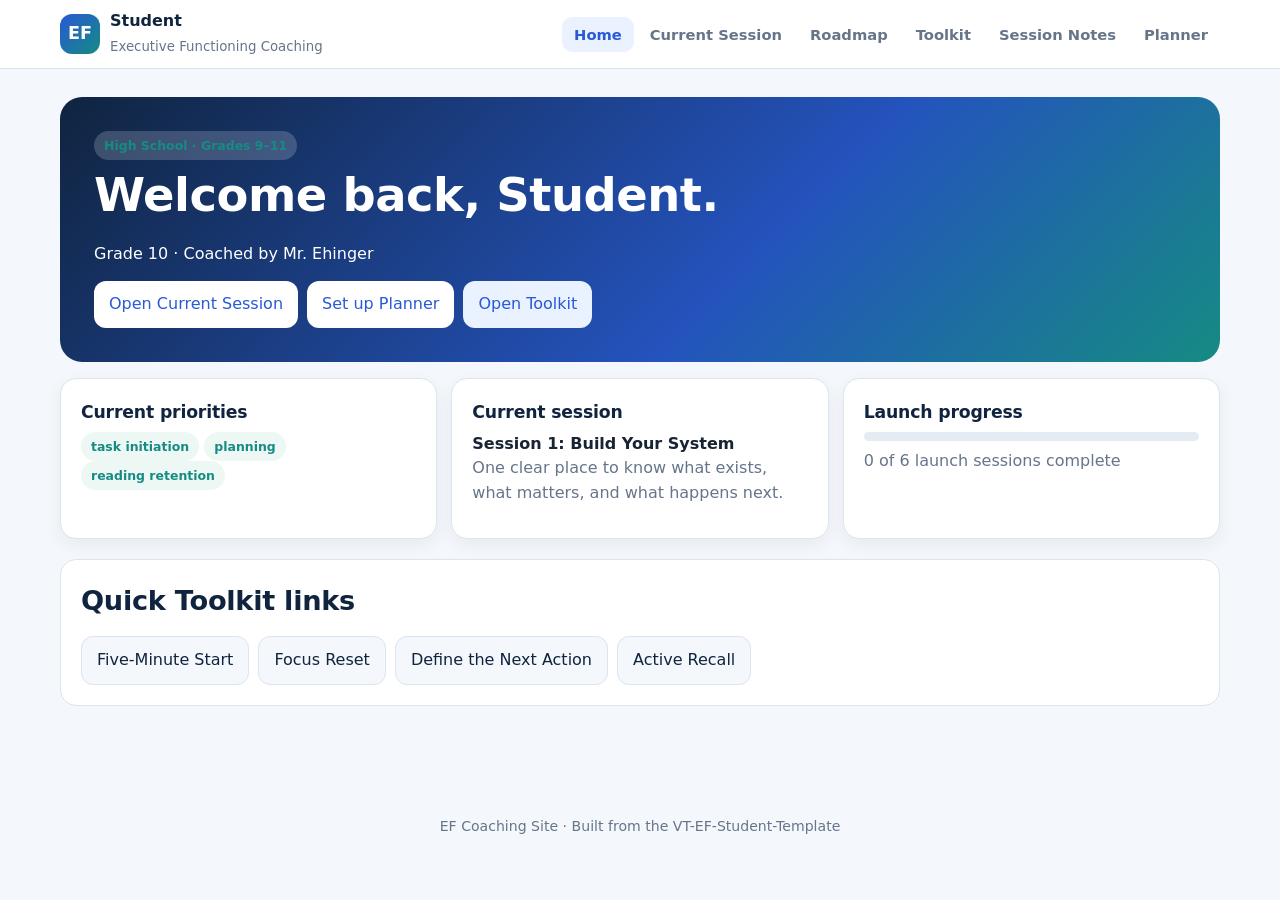
==== index.html @ 82a24fba "Initial commit" ====
<!doctype html>
<html lang="en">
<head>
<meta charset="utf-8">
<meta name="viewport" content="width=device-width,initial-scale=1">
<meta name="description" content="Executive functioning coaching site — personalized via student-config.js.">
<title>EF Coaching Site</title>
<link rel="stylesheet" href="styles.css">
</head>
<body>

<header class="site-header">
  <div class="wrap bar">
    <div class="brand">
      <div class="mark">EF</div>
      <div class="brand-text"><b id="brandName">Student</b><small>Executive Functioning Coaching</small></div>
    </div>
    <nav class="tabs">
      <button class="active" data-tab="home">Home</button>
      <button data-tab="current-session">Current Session</button>
      <button data-tab="roadmap">Roadmap</button>
      <button data-tab="toolkit">Toolkit</button>
      <button data-tab="notes">Session Notes</button>
      <button data-tab="planner">Planner</button>
    </nav>
  </div>
</header>

<main class="wrap">
  <section id="home" class="tab-panel active"><div id="home-content"></div></section>
  <section id="current-session" class="tab-panel"><div id="current-session-content"></div></section>
  <section id="roadmap" class="tab-panel"><div id="roadmap-content"></div></section>
  <section id="toolkit" class="tab-panel"><div id="toolkit-content"></div></section>
  <section id="notes" class="tab-panel"><div id="notes-content"></div></section>
  <section id="planner" class="tab-panel"><div id="planner-content"></div></section>
</main>

<footer class="site-footer wrap">EF Coaching Site · Built from the VT-EF-Student-Template</footer>

<script src="student-config.js?v=1"></script>
<script src="content.js?v=1"></script>
<script>
  document.title = (window.STUDENT_CONFIG ? STUDENT_CONFIG.name + "'s EF Coaching Site" : "EF Coaching Site");
  document.addEventListener("DOMContentLoaded", () => {
    const el = document.getElementById("brandName");
    if (el && window.STUDENT_CONFIG) el.textContent = STUDENT_CONFIG.name + "'s EF Site";
  });
</script>
<script src="app.js?v=1"></script>
</body>
</html>
---- styles.css ----
/* ==========================================================================
   VT-EF-Student-Template — single visual system used at all three levels.
   Level differentiation changes wording/scaffolding, not this stylesheet.
   ========================================================================== */

:root {
  --navy: #10243f;
  --blue: #2859d6;
  --teal: #168b83;
  --bg: #f4f7fb;
  --text: #182333;
  --muted: #66758a;
  --line: #dce4ef;
  --green-soft: #edf8f5;
  --amber-soft: #fff7e6;
  --purple-soft: #f3efff;
  --red-soft: #fff0f0;
  --radius: 16px;
}

* { box-sizing: border-box; }

body {
  margin: 0;
  font-family: -apple-system, BlinkMacSystemFont, "Segoe UI", Inter, system-ui, sans-serif;
  background: var(--bg);
  color: var(--text);
  line-height: 1.55;
}

.wrap { width: min(1160px, calc(100% - 28px)); margin: 0 auto; }

a { color: var(--blue); }

h1, h2, h3 { color: var(--navy); letter-spacing: -0.01em; }
h1 { font-size: clamp(1.9rem, 4.5vw, 2.9rem); margin: 0 0 10px; }
h2 { font-size: clamp(1.3rem, 3vw, 1.7rem); margin: 0 0 8px; }
h3 { font-size: 1.08rem; margin: 0 0 6px; }

p { margin: 0 0 12px; }
.muted { color: var(--muted); }
.lead { color: var(--muted); max-width: 760px; }

/* ---------- header / nav ---------- */
header.site-header {
  position: sticky;
  top: 0;
  z-index: 20;
  background: rgba(255, 255, 255, 0.96);
  border-bottom: 1px solid var(--line);
  backdrop-filter: blur(8px);
}
.bar { min-height: 68px; display: flex; align-items: center; justify-content: space-between; gap: 14px; flex-wrap: wrap; padding: 8px 0; }
.brand { display: flex; gap: 10px; align-items: center; }
.brand .mark {
  width: 40px; height: 40px; border-radius: 12px; display: grid; place-items: center;
  color: #fff; font-weight: 900; font-size: 1.1rem;
  background: linear-gradient(135deg, var(--blue), var(--teal));
  flex-shrink: 0;
}
.brand-text b { display: block; color: var(--navy); font-size: 1rem; }
.brand-text small { color: var(--muted); }

nav.tabs { display: flex; gap: 4px; flex-wrap: wrap; }
nav.tabs button {
  border: 0; background: transparent; color: var(--muted);
  border-radius: 10px; padding: 9px 12px; font-weight: 700; font-size: 0.92rem;
  cursor: pointer; font-family: inherit;
}
nav.tabs button.active, nav.tabs button:hover { background: #eaf1ff; color: var(--blue); }

/* ---------- layout ---------- */
main { padding: 28px 0 70px; }
.tab-panel { display: none; }
.tab-panel.active { display: block; }

.hero {
  padding: 34px; border-radius: 22px; color: #fff;
  background: linear-gradient(135deg, var(--navy), #2453bd 60%, var(--teal));
}
.hero h1, .hero p { color: #fff; }
.hero .tag { background: rgba(255,255,255,.18); }

.grid { display: grid; gap: 14px; }
.g2 { grid-template-columns: repeat(2, 1fr); }
.g3 { grid-template-columns: repeat(3, 1fr); }

.card {
  background: #fff; border: 1px solid var(--line); border-radius: var(--radius);
  padding: 20px; box-shadow: 0 6px 18px rgba(16, 36, 63, 0.06);
}

.tag {
  display: inline-block; padding: 5px 10px; border-radius: 999px;
  font-weight: 800; font-size: 0.78rem; background: var(--green-soft); color: var(--teal);
}
.status { display: inline-block; padding: 4px 9px; border-radius: 999px; font-weight: 800; font-size: 0.76rem; }
.status.current { background: #eaf1ff; color: var(--blue); }
.status.complete { background: var(--green-soft); color: #11645d; }
.status.later { background: #f0f3f7; color: #667085; }

.actions { display: flex; gap: 9px; flex-wrap: wrap; margin-top: 14px; }
.btn {
  border: 0; border-radius: 12px; padding: 11px 15px; font-weight: 800;
  cursor: pointer; font: inherit; text-decoration: none; display: inline-flex;
  align-items: center; gap: 6px;
}
.btn.blue { background: var(--blue); color: #fff; }
.btn.teal { background: var(--teal); color: #fff; }
.btn.soft { background: #eaf1ff; color: var(--blue); }
.btn.white { background: #fff; color: var(--blue); }
.btn.ghost { background: var(--bg); color: var(--navy); border: 1px solid var(--line); }
.btn[disabled] { opacity: .55; cursor: not-allowed; }

.callout {
  background: var(--green-soft); border-left: 5px solid var(--teal);
  padding: 13px 16px; border-radius: 12px; margin: 14px 0;
}
.callout.warning { background: var(--amber-soft); border-left-color: #d97706; }
.callout.purple { background: var(--purple-soft); border-left-color: #6b46c1; }

.progress { height: 9px; background: #e5ebf3; border-radius: 999px; overflow: hidden; }
.progress > div { height: 100%; background: linear-gradient(90deg, var(--blue), var(--teal)); }

/* ---------- forms ---------- */
label { display: block; font-weight: 800; color: var(--navy); margin: 12px 0 6px; font-size: 0.94rem; }
input[type="text"], textarea, select {
  width: 100%; padding: 10px 12px; border: 1px solid #ccd7e5; border-radius: 10px;
  background: #fff; font: inherit; color: var(--text);
}
textarea { min-height: 78px; resize: vertical; }
.save-note { font-size: 0.85rem; color: var(--muted); }

/* ---------- session step ---------- */
.step {
  background: #fff; border: 1px solid var(--line); border-radius: var(--radius);
  padding: 20px; margin: 14px 0;
}
.step .time-badge { font-size: 0.8rem; color: var(--muted); font-weight: 700; }
.prompt-list { display: grid; gap: 10px; margin-top: 10px; }

/* ---------- tutor guide (collapsible) ---------- */
details.tutor-guide {
  margin-top: 14px; border: 1px dashed #b7c3d6; border-radius: 12px;
  background: #fbfcfe; padding: 4px 14px;
}
details.tutor-guide summary {
  cursor: pointer; font-weight: 800; color: var(--navy); padding: 10px 0;
  list-style: none;
}
details.tutor-guide summary::-webkit-details-marker { display: none; }
details.tutor-guide summary::before { content: "👤 "; }
details.tutor-guide .tg-row { padding: 8px 0; border-top: 1px solid var(--line); }
details.tutor-guide .tg-row:first-of-type { border-top: 0; }
details.tutor-guide .tg-label { font-weight: 800; color: var(--teal); font-size: 0.82rem; text-transform: uppercase; letter-spacing: 0.03em; }

/* ---------- roadmap ---------- */
.session-row {
  display: grid; grid-template-columns: 90px 1fr auto; gap: 14px; align-items: center;
  padding: 14px 0; border-top: 1px solid #edf0f5;
}
.session-row:first-of-type { border-top: 0; }

/* ---------- toolkit ---------- */
.toolkit-group { margin: 22px 0; }
.toolkit-group h2 { border-bottom: 2px solid var(--line); padding-bottom: 8px; }
.tool-card { border-left: 5px solid var(--teal); }
.tool-card ol { margin: 8px 0 0; padding-left: 20px; }
.tool-card li { margin: 4px 0; }
.tool-workspace { margin-top: 12px; padding-top: 12px; border-top: 1px dashed var(--line); }
.timer-display { font-size: 2.1rem; font-weight: 800; text-align: center; margin: 8px 0; color: var(--navy); }

/* ---------- active recall widget ---------- */
.recall-box { background: var(--bg); border: 1px solid var(--line); border-radius: 12px; padding: 14px; margin-top: 10px; }
.recall-answer { white-space: pre-wrap; }

/* ---------- footer ---------- */
footer.site-footer { padding: 26px 0; text-align: center; color: var(--muted); font-size: 0.88rem; }

/* ---------- badges for level ---------- */
.level-badge {
  display: inline-block; padding: 4px 10px; border-radius: 999px;
  background: var(--purple-soft); color: #5a43c5; font-weight: 800; font-size: 0.78rem;
}

/* ---------- responsive ---------- */
@media (max-width: 900px) {
  .bar { flex-direction: column; align-items: flex-start; }
  nav.tabs { overflow-x: auto; flex-wrap: nowrap; width: 100%; padding-bottom: 4px; }
  nav.tabs button { white-space: nowrap; }
  .g2, .g3 { grid-template-columns: 1fr; }
  .session-row { grid-template-columns: 1fr; }
}

@media print {
  header.site-header, .actions, footer.site-footer { display: none !important; }
  .tab-panel { display: block !important; }
}
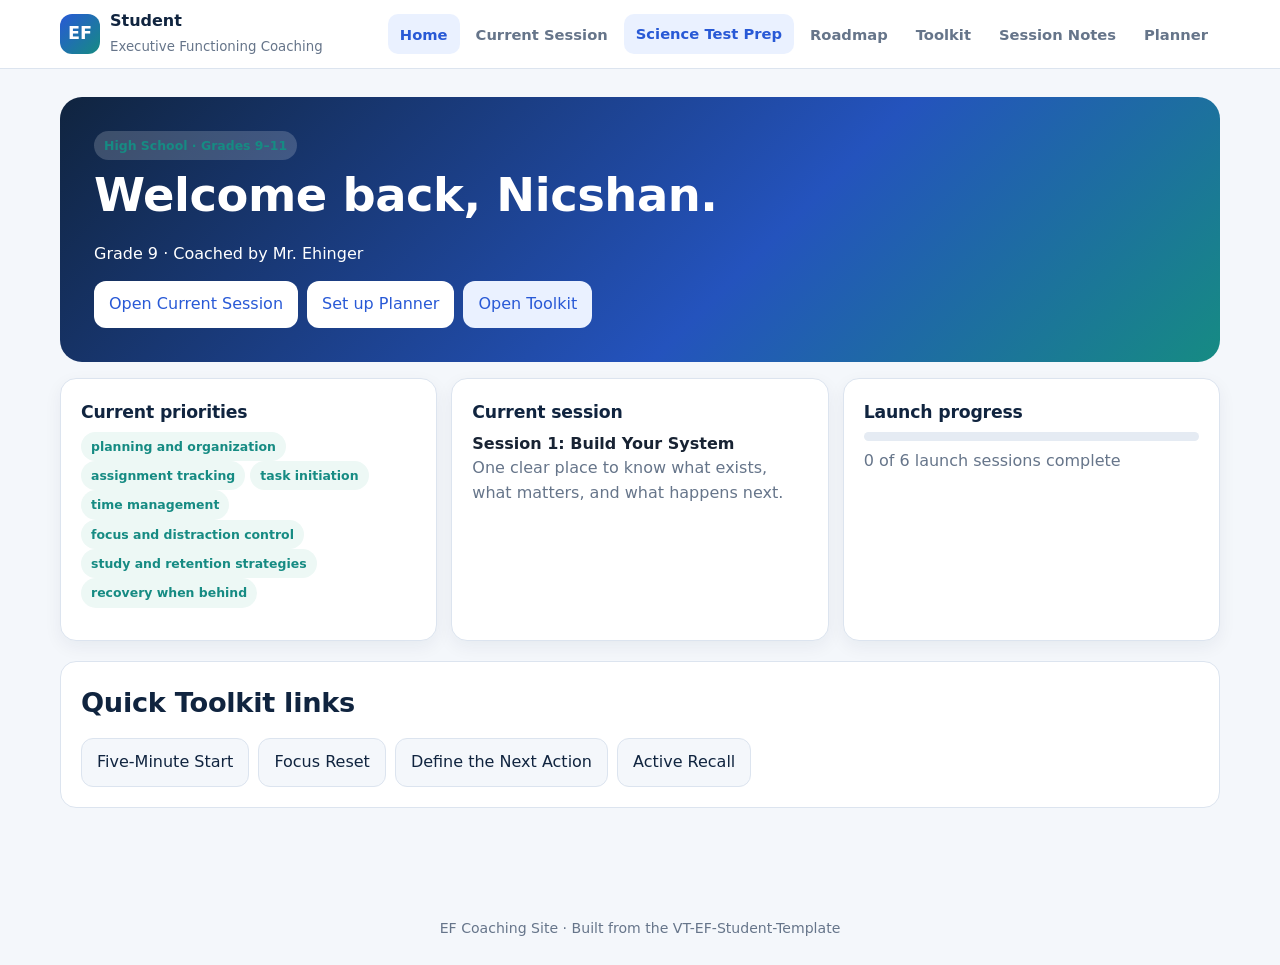
==== commit 891f40ea: "Link Nic science mastery practice from main site" ====
--- a/index.html
+++ b/index.html
@@ -18,6 +18,7 @@
     <nav class="tabs">
       <button class="active" data-tab="home">Home</button>
       <button data-tab="current-session">Current Session</button>
+      <a href="study/science-unit1/" style="text-decoration:none;background:#eaf1ff;color:#2859d6;border-radius:10px;padding:9px 12px;font-weight:800;font-size:.92rem">Science Test Prep</a>
       <button data-tab="roadmap">Roadmap</button>
       <button data-tab="toolkit">Toolkit</button>
       <button data-tab="notes">Session Notes</button>
